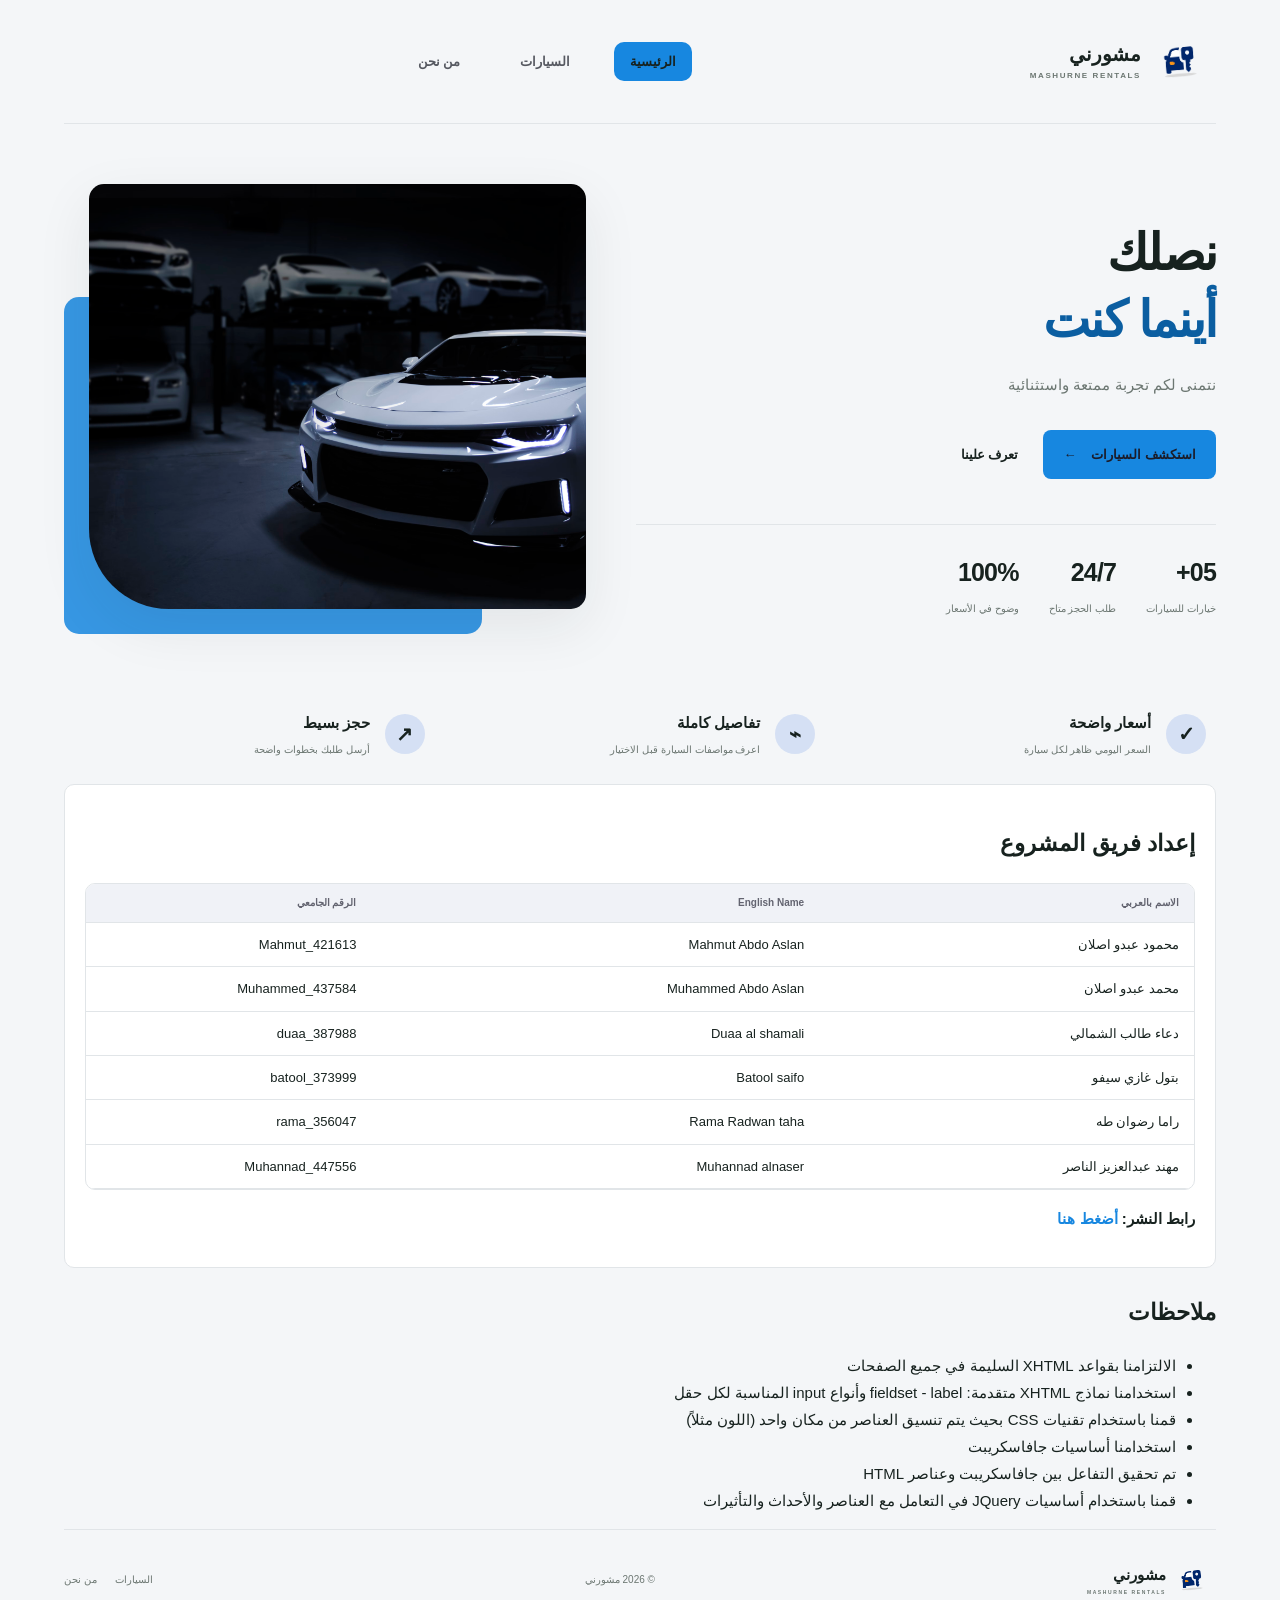
==== index.html @ 3daa086b "init" ====
<!doctype html>
<html dir="rtl">
  <head>
    <meta charset="UTF-8" />
    <meta name="viewport" content="width=device-width, initial-scale=1.0" />
    <link rel="shortcut icon" href="./images/logo.ico" type="image/x-icon" />
    <title>MASHURNE | مشورني</title>
    <link rel="stylesheet" type="text/css" href="style.css" />
  </head>

  <body>
    <div class="site-shell">
      <div class="container">
        <div class="navbar">
          <a class="brand" href="index.html"
            ><span class="brand-mark"
              ><img src="./images/Car-logo.png" alt="" /></span
            ><span>مشورني<small>MASHURNE RENTALS</small></span></a
          >
          <div class="nav-links">
            <a class="active" href="index.html">الرئيسية</a
            ><a href="Cars.html">السيارات</a>
            <a href="AboutUs.html">من نحن</a>
          </div>
          <div></div>
        </div>

        <div class="hero">
          <div class="hero-copy">
            <h1>نصلك<br /><em>أينما كنت</em></h1>
            <p>نتمنى لكم تجربة ممتعة واستثنائية</p>
            <div class="hero-actions">
              <a class="button" href="Cars.html"
                >استكشف السيارات <span>←</span></a
              ><a class="text-link" href="AboutUs.html">تعرف علينا</a>
            </div>
            <div class="hero-stats">
              <div><strong>05+</strong><span>خيارات للسيارات</span></div>
              <div><strong>24/7</strong><span>طلب الحجز متاح</span></div>
              <div><strong>100%</strong><span>وضوح في الأسعار</span></div>
            </div>
          </div>
          <div class="hero-visual">
            <img src="./images/hero-img.png" alt="سيارة أنيقة على الطريق" />
          </div>
        </div>

        <div class="feature-strip">
          <div>
            <span class="feature-icon">✓</span>
            <div>
              <strong>أسعار واضحة</strong
              ><small>السعر اليومي ظاهر لكل سيارة</small>
            </div>
          </div>
          <div>
            <span class="feature-icon">⌁</span>
            <div>
              <strong>تفاصيل كاملة</strong
              ><small>اعرف مواصفات السيارة قبل الاختيار</small>
            </div>
          </div>
          <div>
            <span class="feature-icon">↗</span>
            <div>
              <strong>حجز بسيط</strong><small>أرسل طلبك بخطوات واضحة</small>
            </div>
          </div>
        </div>

        <section class="team-panel">
          <div>
            <h2>إعداد فريق المشروع</h2>
          </div>
          <div class="team-table">
            <div class="team-row team-head">
              <span>الاسم بالعربي</span>
              <span>English Name</span>
              <span>الرقم الجامعي</span>
            </div>
            <div class="team-row">
              <span>محمود عبدو اصلان</span>
              <span>Mahmut Abdo Aslan</span>
              <span>Mahmut_421613</span>
            </div>
            <div class="team-row">
              <span>محمد عبدو اصلان</span>
              <span>Muhammed Abdo Aslan</span>
              <span>Muhammed_437584</span>
            </div>
            <div class="team-row">
              <span>دعاء طالب الشمالي</span>
              <span>Duaa al shamali</span>
              <span>duaa_387988</span>
            </div>
            <div class="team-row">
              <span>بتول غازي سيفو</span>
              <span>Batool saifo</span>
              <span>batool_373999</span>
            </div>
            <div class="team-row">
              <span>راما رضوان طه</span>
              <span>Rama Radwan taha</span>
              <span>rama_356047</span>
            </div>
            <div class="team-row">
              <span>مهند عبدالعزيز الناصر</span>
              <span>Muhannad alnaser</span>
              <span>Muhannad_447556</span>
            </div>
          </div>
          <p>
            <strong>رابط النشر:</strong>
            <strong class="publish-link"> <a href="#">أضغط هنا</a> </strong>
          </p>
        </section>
        <div class="notice">
          <h2>ملاحظات</h2>
          <ul>
            <li>الالتزامنا بقواعد XHTML السليمة في جميع الصفحات</li>
            <li>استخدامنا نماذج XHTML متقدمة: fieldset - label وأنواع input المناسبة لكل حقل</li>
            <li>قمنا باستخدام تقنيات CSS بحيث يتم تنسيق العناصر من مكان واحد (اللون مثلاً)</li>
            <li>استخدامنا أساسيات جافاسكريبت</li>
            <li>تم تحقيق التفاعل بين جافاسكريبت وعناصر HTML</li>
            <li>قمنا باستخدام أساسيات JQuery في التعامل مع العناصر والأحداث والتأثيرات</li>
          </ul>
        </div>
        <div class="footer">
          <a class="brand footer-brand" href="index.html">
            <span class="brand-mark">
              <img src="./images/Car-logo.png" alt="M" />
            </span>
            <span> مشورني<small>MASHURNE RENTALS</small> </span>
          </a>
          <span>© 2026 مشورني</span>
          <div>
            <a href="Cars.html">السيارات</a><a href="AboutUs.html">من نحن</a>
          </div>
        </div>
      </div>
    </div>
  </body>
</html>
---- style.css ----
:root {
  --ink: #17221f;
  --muted: #6c7772;
  --blue: #1787e0;
  ---baby-blue: #57a6e7;
  --line: #e1e5e8;
  --dark: #1b1c29;
  --danger: #b42318;
}
* {
  box-sizing: border-box;
}
body {
  margin: 0;
  background: #f4f6f8;
  color: var(--ink);
  font-family: "Cairo", Tahoma, sans-serif;
  font-size: 15px;
  line-height: 1.8;
}
a {
  color: inherit;
  text-decoration: none;
}
img {
  max-width: 100%;
  display: block;
}
.site-shell {
  overflow: hidden;
}
.container {
  width: 90%;
  margin: 0 auto;
}
.navbar {
  display: flex;
  align-items: center;
  justify-content: space-between;
  gap: 22px;
  padding: 24px 0;
  border-bottom: 1px solid var(--line);
}
.brand {
  display: flex;
  align-items: center;
  font-weight: 800;
  font-size: 20px;
  line-height: 1.25;
}
.brand small {
  display: block;
  direction: ltr;
  text-align: right;
  font-weight: 700;
  font-size: 8px;
  letter-spacing: 1.6px;
  color: var(--muted);
  margin-top: 4px;
}
.brand-mark {
  width: 75px;
  height: 75px;
  display: grid;
  place-items: center;
  transform: rotate(-5deg);
}
.nav-links {
  display: flex;
  align-items: center;
  gap: 28px;
  font-size: 13px;
  font-weight: 600;
  color: #565961;
}
.nav-links a {
  padding: 8px 16px;
  position: relative;
  border-radius: 10px;
}
.nav-links a.active,
.nav-links a:hover {
  color: var(--ink);
  background-color: var(--blue);
  transition: 0.3s;
}
.button {
  font-family: "Cairo", Tahoma, sans-serif;
  border: 0;
  display: flex;
  align-items: center;
  justify-content: center;
  gap: 15px;
  background: var(--blue);
  color: var(--dark);
  padding: 13px 20px;
  border-radius: 8px;
  font-weight: 800;
  font-size: 13px;
  cursor: pointer;
  transition: transform 0.2s;
}
.button:hover {
  background: var(---baby-blue);
  transform: translateY(-2px);
}
.button-small {
  padding: 10px 15px;
  font-size: 12px;
}
.text-link {
  font-size: 13px;
  font-weight: 800;
  display: flex;
  align-items: center;
  gap: 8px;
}
.text-link:hover {
  opacity: 0.50;
}
.hero {
  display: grid;
  grid-template-columns: 1fr 0.90fr;
  gap: 50px;
  align-items: center;
  padding: 60px 0 50px;
}
.hero-copy {
  padding: 12px 0;
}
.hero h1,
.page-heading h1,
.about-hero h1 {
  font-size: 50px;
  line-height: 1.35;
  letter-spacing: -1.8px;
  margin: 20px 0 15px;
  font-weight: 800;
}
h1 em {
  font-style: normal;
  color: #0b5ea1;
}
.hero-copy > p,
.about-hero > p {
  max-width: 450px;
  color: var(--muted);
  font-size: 15px;
  line-height: 2;
}
.hero-actions {
  display: flex;
  align-items: center;
  gap: 25px;
  margin-top: 30px;
}
.hero-stats {
  display: flex;
  gap: 30px;
  margin-top: 45px;
  padding-top: 25px;
  border-top: 1px solid var(--line);
}
.hero-stats div {
  display: flex;
  flex-direction: column;
}
.hero-stats strong {
  font-size: 25px;
  font-weight: 800;
  letter-spacing: -0.8px;
}
.hero-stats span {
  font-size: 10px;
  color: var(--muted);
  margin-top: 5px;
}
.hero-visual {
  height: 450px;
  position: relative;
  padding: 0 0 25px 25px;
}
.hero-visual:before {
  content: "";
  position: absolute;
  left: 0;
  bottom: 0;
  width: 80%;
  height: 75%;
  background: var(--blue);
  border-radius: 15px;
  opacity: 0.85;
}
.hero-visual > img {
  position: relative;
  width: 100%;
  height: 100%;
  object-fit: cover;
  border-radius: 15px 15px 15px 80px;
  box-shadow: 0 18px 55px rgba(24, 42, 34, 0.08);
}
.feature-strip {
  display: grid;
  grid-template-columns: repeat(3, 1fr);
  gap: 20px;
  padding: 25px 0;
}
.feature-strip > div {
  display: flex;
  align-items: center;
  gap: 15px;
  padding: 0 10px;
}
.feature-icon {
  width: 40px;
  height: 40px;
  border-radius: 50%;
  display: grid;
  place-items: center;
  background: #d5e0f4;
  font-weight: 800;
  font-size: 20px;
}
.feature-strip strong,
.feature-strip small {
  display: block;
}
.feature-strip strong {
  font-size: 15px;
}
.feature-strip small {
  font-size: 10px;
  color: var(--muted);
  margin-top: 5px;
}
.team-panel {
  background: #fff;
  border: 1px solid var(--line);
  border-radius: 10px;
  padding: 20px;
  margin-bottom: 25px;
}
.team-table {
  border: 1px solid var(--line);
  border-radius: 10px;
  overflow: hidden;
}
.team-row {
  display: grid;
  grid-template-columns: 1fr 1.2fr 0.7fr;
  gap: 10px;
  padding: 10px 15px;
  border-bottom: 1px solid var(--line);
  font-size: 13px;
}
.team-head {
  background: #f0f2f7;
  color: #636470;
  font-size: 10px;
  font-weight: 800;
}
.publish-link {
  color: var(--blue);
}
.publish-link:hover {
  color: var(---baby-blue);
}
.footer {
  display: flex;
  align-items: center;
  justify-content: space-between;
  gap: 20px;
  padding: 25px 0 30px;
  border-top: 1px solid var(--line);
  color: var(--muted);
  font-size: 10px;
}
.footer-brand {
  font-size: 15px;
  color: var(--ink);
}
.footer-brand .brand-mark {
  width: 50px;
  height: 50px;
  border-radius: 10px;
  font-size: 20px;
}
.footer-brand small {
  font-size: 5px;
}
.footer div {
  display: flex;
  gap: 18px;
}
.footer a:hover {
  color: var(--ink);
}
.page-heading {
  padding: 50px 0 25px;
}
.page-heading h1 {
  font-size: 45px;
}
.selection-summary {
  background: var(--dark);
  color: #fff;
  padding: 20px;
  border-radius: 10px;
  display: flex;
  align-items: center;
  justify-content: space-between;
  gap: 15px;
  margin: 15px 0;
}
.selection-summary  div {
  display: flex;
  align-items: center;
  gap: 12px;
}
.summary-icon {
  width: 35px;
  height: 35px;
  border-radius: 50%;
  background: var(--blue);
  color: var(--dark);
  display: flex;
  align-items: center;
  justify-content: center;
  font-weight: 900;
}
.selection-summary strong {
  font-size: 12px;
}
.selection-summary small {
  font-size: 10px;
  color: #c2c4ce;
}
.cars-table {
  width: 100%;
  border-spacing: 0;
  background: #fff;
  border: 1px solid var(--line);
  border-radius: 10px;
  overflow: hidden;
}
.cars-table th {
  background: #ebebf3;
  color: #696d75;
  font-size: 10px;
  text-align: right;
  padding: 15px;
}
.cars-table td {
  padding: 15px;
  border-top: 1px solid var(--line);
  font-size: 12px;
}
.car-info {
  display: flex;
  align-items: center;
  gap: 12px;
}
.car-info img {
  width: 80px;
  height: 55px;
  border-radius: 5px;
}
.car-info strong {
  font-size: 12px;
  font-weight: 800;
}
.price {
  font-size: 13px;
  font-weight: 800;
}
.price small {
  font-size: 10px;
  font-weight: 500;
  color: var(--muted);
}
.details-toggle,
.select-car {
  display: flex;
  align-items: center;
  gap: 7px;
  font-size: 11px;
  cursor: pointer;
}
input[type="checkbox"] {
  accent-color: #0b5ea1;
  width: 15px;
  height: 15px;
  cursor: pointer;
}
.details-content {
  display: flex;
  flex-wrap: wrap;
  gap: 8px;
  padding: 10px;
  background: #f8f9fc;
  border-radius: 7px;
}
.details-content span {
  background: #fff;
  border: 1px solid #d9d9ea;
  border-radius: 5px;
  padding: 5px 9px;
  font-size: 10px;
  color: #4f4f60;
}
.table-actions {
  display: flex;
  align-items: center;
  justify-content: end;
  padding: 17px 0 28px;
}
.booking-section {
  padding: 25px;
  background: #fff;
  border: 1px solid var(--line);
  border-radius: 13px;
  margin: 10px 0 30px;
}
.booking-section .section-heading {
  margin-bottom: 22px;
}
.booking-section .section-heading h2 {
  font-size: 25px;
}
fieldset {
  border: 1px solid var(--line);
  border-radius: 9px;
  padding: 20px;
  margin: 0 0 18px;
}
legend {
  padding: 0 10px;
  font-size: 13px;
  font-weight: 800;
}
.form-grid {
  display: grid;
  grid-template-columns: repeat(2, 1fr);
  gap: 15px;
}
.form-field {
  display: flex;
  flex-direction: column;
  gap: 5px;
}
.form-field label {
  font-size: 12px;
  font-weight: 800;
}
.form-field label b {
  color: #b42318;
}
.form-field input {
  font-family: "Cairo", Tahoma, sans-serif;
  width: 100%;
  min-height: 45px;
  border: 1px solid #dcdde5;
  border-radius: 7px;
  padding: 10px 12px;
  background: #f9fafc;
  color: var(--ink);
  outline: none;
  font-size: 12px;
}
.form-field input:focus {
  border-color: #4b68b7;
  box-shadow: 0 0 0 3px #dbe3f5;
}
.form-field input::placeholder {
  color: #a2a4aa;
}
.form-field small {
  font-size: 10px;
  color: var(--muted);
}
.field-error {
  font-size: 10px;
  color: var(--danger);
}
.booking-bottom {
  display: flex;
  align-items: center;
  justify-content: space-between;
  gap: 18px;
  padding-top: 10px;
}
.selected-preview strong {
  font-size: 12px;
}
.selected-preview p {
  font-size: 11px;
  color: var(--muted);
  margin: 5px 0 0;
}
.form-message {
  font-size: 12px;
  margin: 15px 0 0;
}
.error-message {
  color: var(--danger);
}
.success-message {
  color: #0b5ea1;
}
.modal {
  position: fixed;
  z-index: 1;
  inset: 0;
  display: flex;
  align-items: center;
  justify-content: center;
}
.modal-backdrop {
  position: absolute;
  inset: 0;
  background: rgba(13, 24, 18, 0.66);
  backdrop-filter: blur(4px);
}
.modal-card {
  position: relative;
  z-index: 1;
  background: #fff;
  border-radius: 14px;
  padding: 30px;
  width: 650px;
  max-height: 90vh;
  overflow: auto;
  box-shadow: 0 30px 100px #0003;
}
.modal-card h2 {
  font-size: 25px;
  margin: 10px 0;
}
.modal-card  .button {
  margin-top: 20px;
  min-width: 120px;
}
.modal-close {
  position: absolute;
  left: 20px;
  top: 15px;
  border: 0;
  background: #eceef4;
  border-radius: 50%;
  width: 32px;
  height: 32px;
  font-size: 25px;
  cursor: pointer;
}
.result-dates {
  display: flex;
  flex-wrap: wrap;
  gap: 10px;
  align-items: center;
  background: #eef1f7;
  padding: 12px;
  border-radius: 8px;
  font-size: 10px;
  margin: 20px 0;
}
.result-dates strong {
  margin-right: auto;
  color: #0b5ea1;
}
.result-list {
  border: 1px solid var(--line);
  border-radius: 8px;
  overflow: hidden;
}
.result-car {
  display: flex;
  justify-content: space-between;
  gap: 12px;
  padding: 12px 14px;
  border-bottom: 1px solid var(--line);
  font-size: 12px;
}
.result-car strong,
.result-car small {
  display: block;
}
.result-car small {
  color: var(--muted);
  margin-top: 5px;
}
.result-totals {
  margin-top: 15px;
}
.result-totals  div {
  display: flex;
  align-items: center;
  justify-content: space-between;
  gap: 15px;
  padding: 5px 0;
  font-size: 12px;
}
.result-totals div span {
  color: var(--muted);
}
.result-totals .final-total {
  border-top: 1px solid var(--line);
  padding-top: 10px;
  margin-top: 10px;
  font-size: 15px;
  font-weight: 800;
}
.final-total strong {
  font-size: 18px;
  color: #0b5ea1;
}
.about-hero {
  padding: 60px 0 30px;
}
.about-hero h1 {
  font-size: 45px;
  margin: 15px 0;
}
.about-hero  p {
  max-width: 650px;
}
.about-image {
  height: 300px;
  border-radius: 15px;
  overflow: hidden;
}
.about-image img {
  width: 100%;
  height: 100%;
  object-fit: cover;
}
.values-grid,
.branch-grid {
  display: grid;
  grid-template-columns: repeat(3, 1fr);
  gap: 16px;
}
.value-card,
.branch-card {
  background: #fff;
  border: 1px solid var(--line);
  border-radius: 10px;
  padding: 25px;
}
.value-card span {
  font-weight: 800;
  font-size: 11px;
  color: #0b5ea1;
}
.value-card h3,
.branch-card h3 {
  font-size: 17px;
  margin: 10px 0 5px;
}
.value-card p,
.branch-card p {
  font-size: 12px;
  color: var(--muted);
  margin: 0;
}
.contact-layout {
  display: grid;
  grid-template-columns: 1fr 1fr;
  background: #e4e7f2;
  border-radius: 15px;
  padding: 35px;
  margin: 10px 0;
}
.contact-us {
  font-weight: 800;
  font-size: 10px;
  color: #5b5c6b;
}
.contact-intro h2 {
  font-size: 30px;
}
.contact-intro p {
  font-size: 12px;
  color: var(--muted);
  max-width: 250px;
}
.contact-list {
  display: grid;
  gap: 12px;
  align-content: center;
}
.contact-item {
  display: flex;
  align-items: center;
  gap: 15px;
  background: #fff;
  border-radius: 10px;
  padding: 15px;
}
.contact-symbol {
  width: 40px;
  height: 40px;
  background: #e4eaf5;
  border-radius: 10px;
  display: grid;
  place-items: center;
  font-size: 20px;
}
.contact-item small,
.contact-item strong {
  display: block;
}
.contact-item small {
  font-size: 10px;
  color: var(--muted);
}
.contact-item strong {
  font-size: 12px;
  direction: ltr;
}
.branch-tag {
  font-size: 10px;
  background: #dde3f5;
  color: #0b5ea1;
  padding: 5px 10px;
  border-radius: 5px;
  font-weight: 800;
}
.branch-hours {
  display: flex;
  justify-content: space-between;
  border-top: 1px solid var(--line);
  padding-top: 15px;
  margin-top: 15px;
  font-size: 10px;
}
.branch-hours span {
  color: var(--muted);
}
.contact-symbol {
  width: 38px;
  height: 38px;
  background: #e4eaf5;
  border-radius: 9px;
  display: grid;
  place-items: center;
  font-size: 18px;
}
.contact-item small,
.contact-item strong {
  display: block;
}
.contact-item small {
  font-size: 10px;
  color: var(--muted);
}
.contact-item strong {
  font-size: 12px;
  direction: ltr;
  text-align: right;
}

.branch-tag {
  font-size: 9px;
  background: #dde3f5;
  color: #0b5ea1;
  padding: 5px 8px;
  border-radius: 4px;
  font-weight: 800;
}
.branch-card h3 {
  margin-top: 14px;
}
.branch-hours {
  display: flex;
  justify-content: space-between;
  gap: 8px;
  border-top: 1px solid var(--line);
  padding-top: 12px;
  margin-top: 17px;
  font-size: 10px;
}
.branch-hours span {
  color: var(--muted);
}
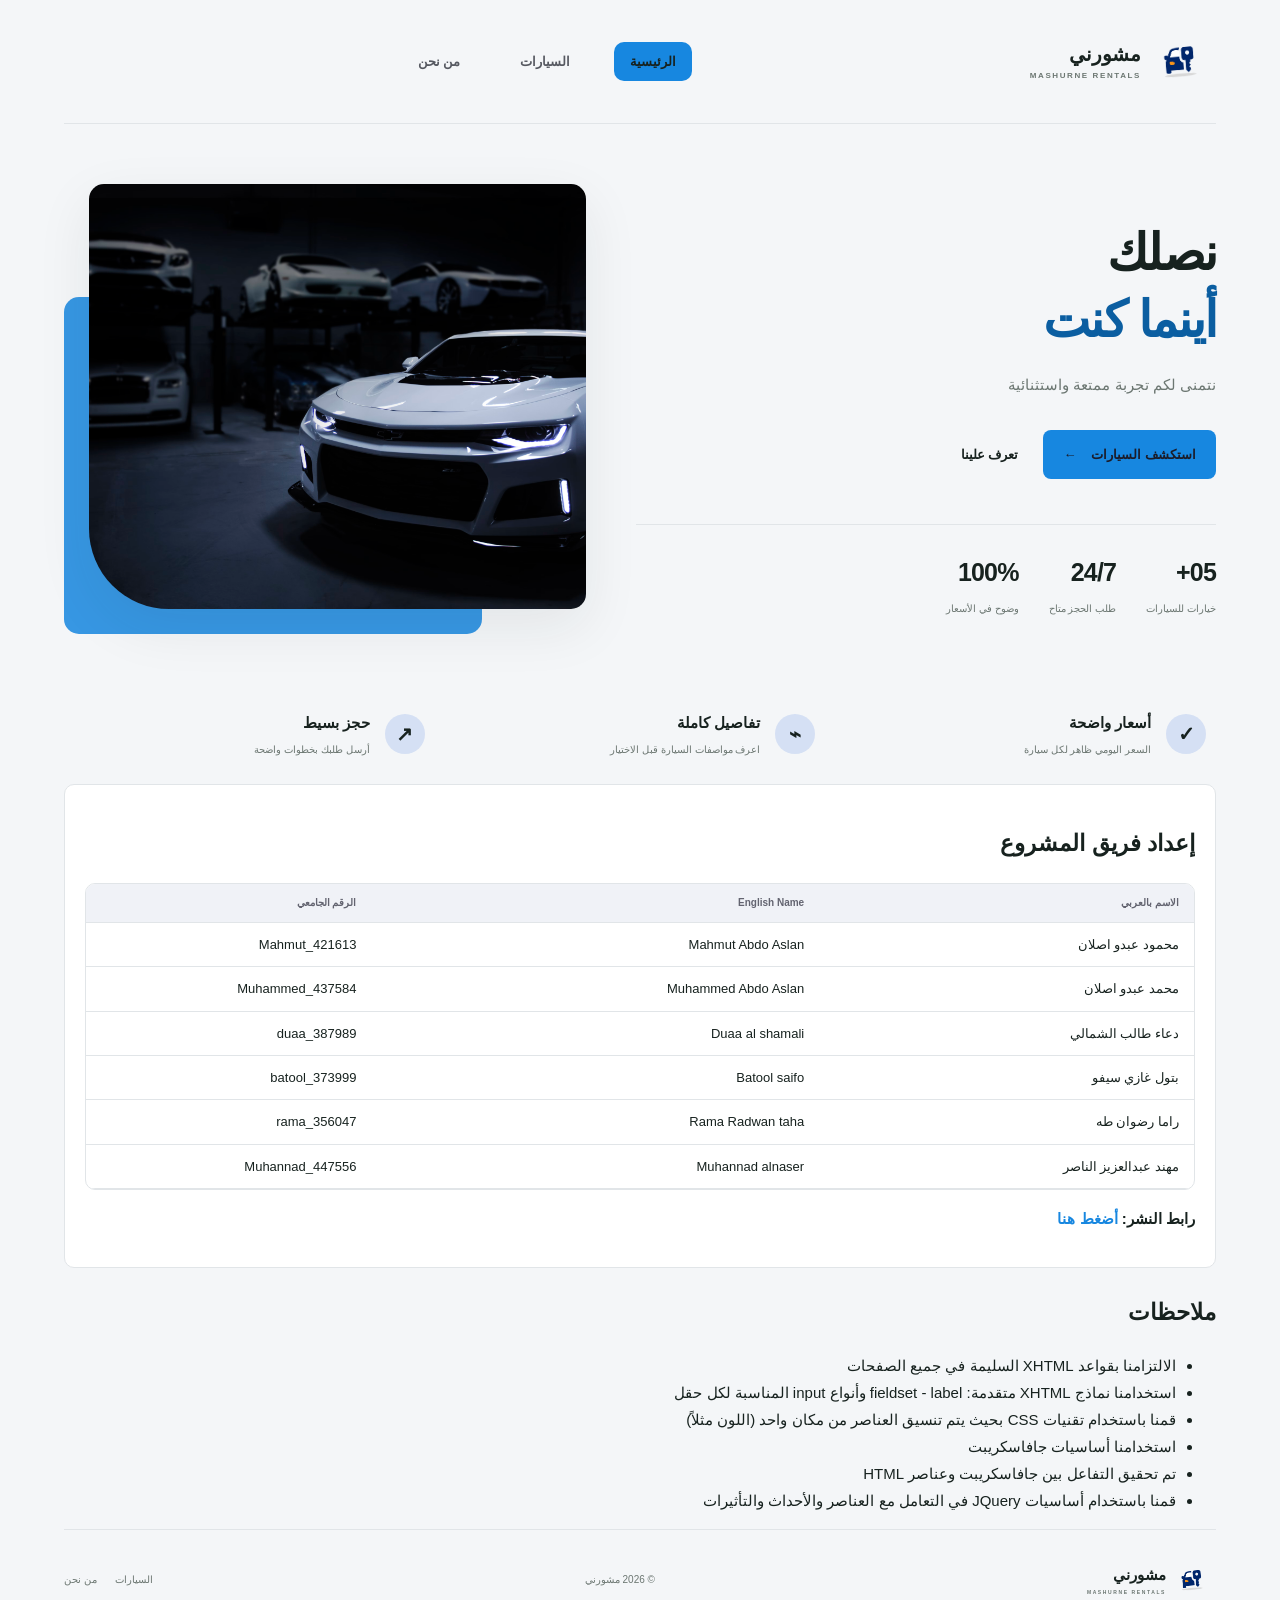
==== commit 6f197c23: "university username edited" ====
--- a/index.html
+++ b/index.html
@@ -91,7 +91,7 @@
             <div class="team-row">
               <span>دعاء طالب الشمالي</span>
               <span>Duaa al shamali</span>
-              <span>duaa_387988</span>
+              <span>duaa_387989</span>
             </div>
             <div class="team-row">
               <span>بتول غازي سيفو</span>
@@ -111,7 +111,7 @@
           </div>
           <p>
             <strong>رابط النشر:</strong>
-            <strong class="publish-link"> <a href="#">أضغط هنا</a> </strong>
+            <strong class="publish-link"> <a href="https://mahmut-asslan123.github.io/IWB202_assignment/">أضغط هنا</a> </strong>
           </p>
         </section>
         <div class="notice">
